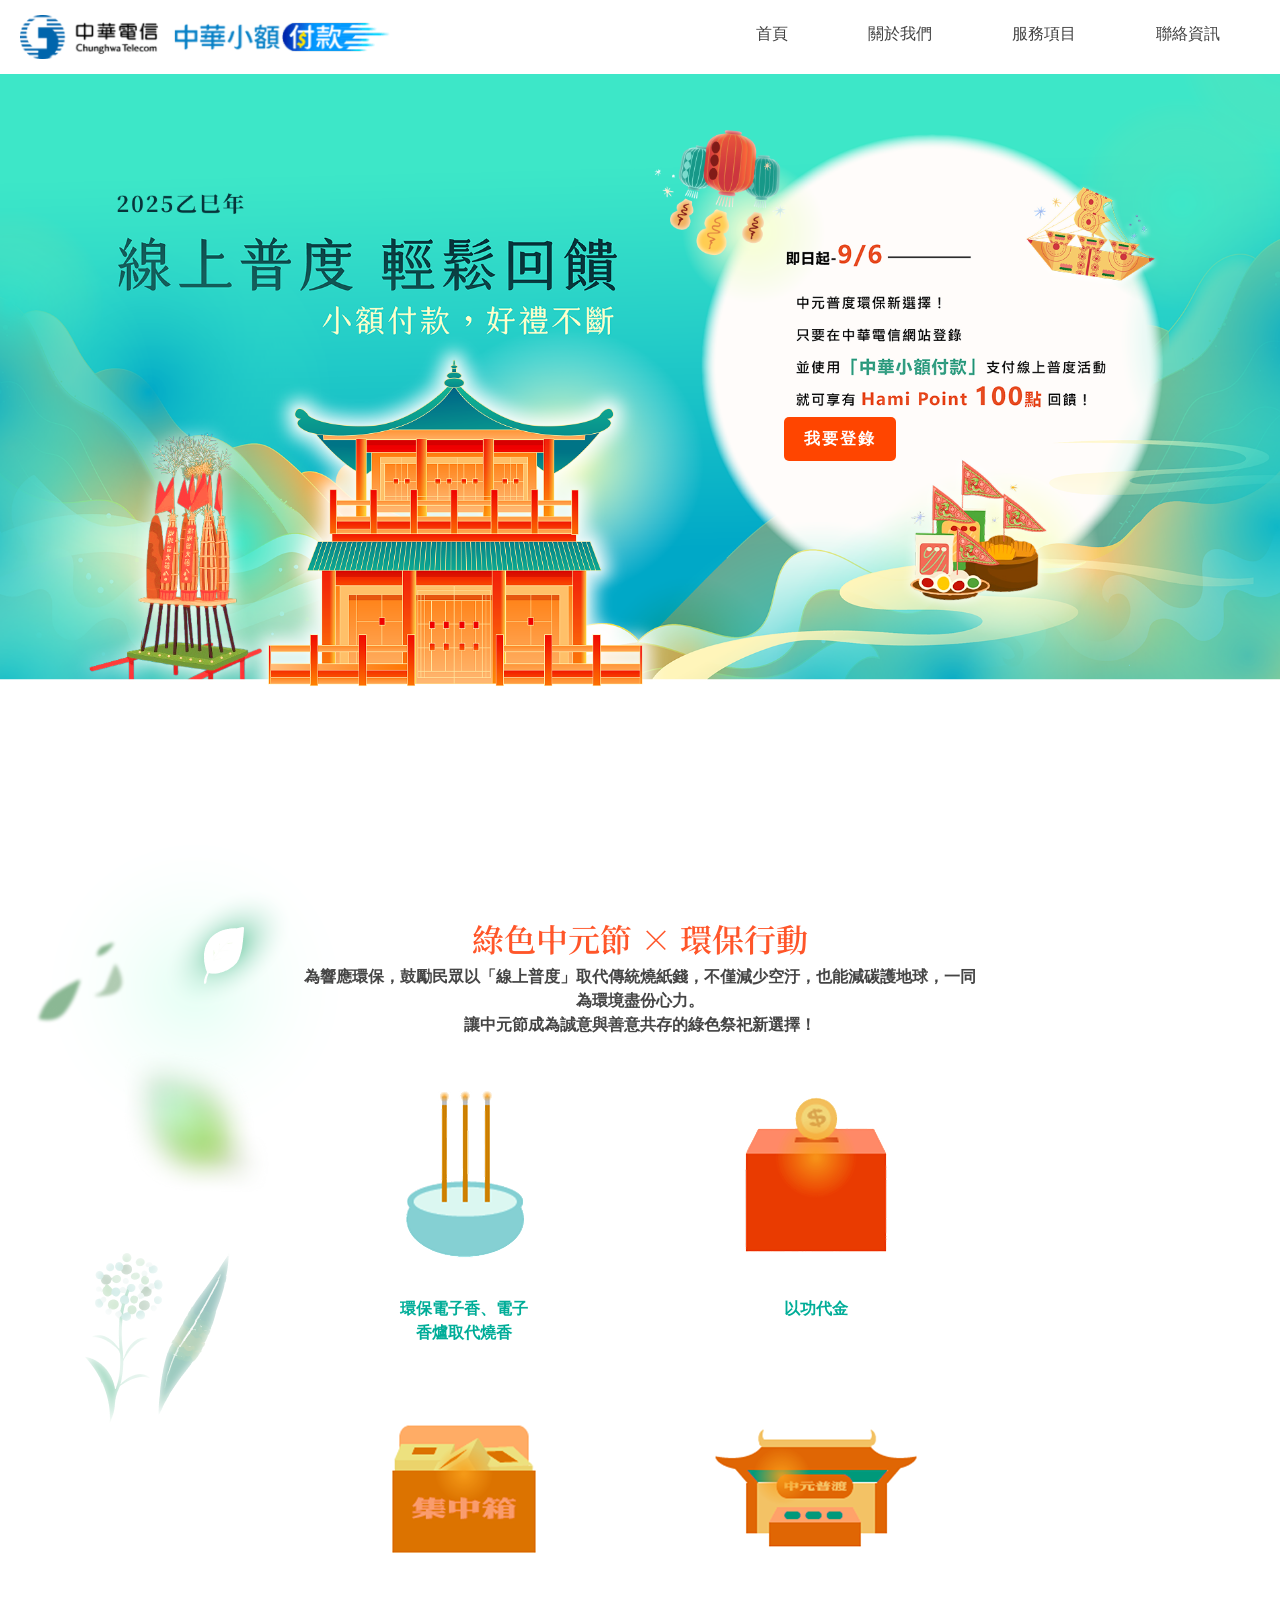
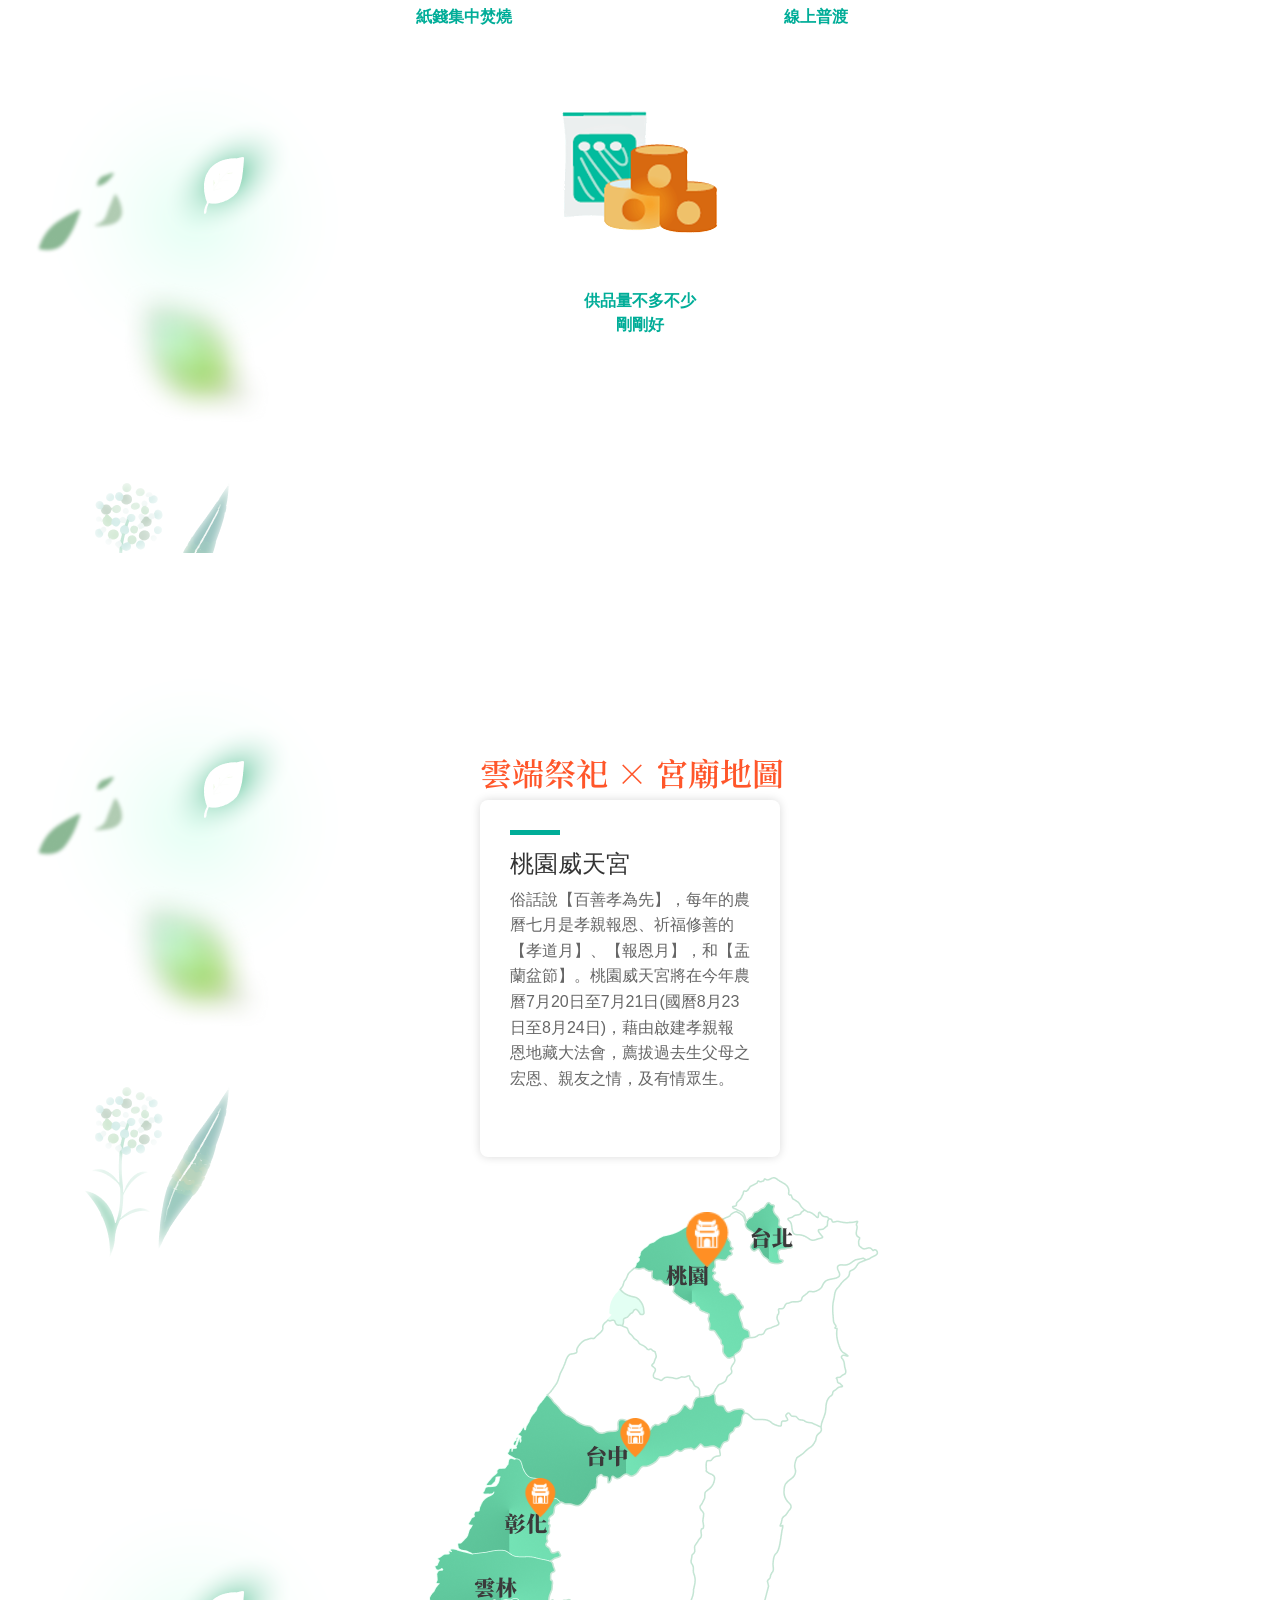
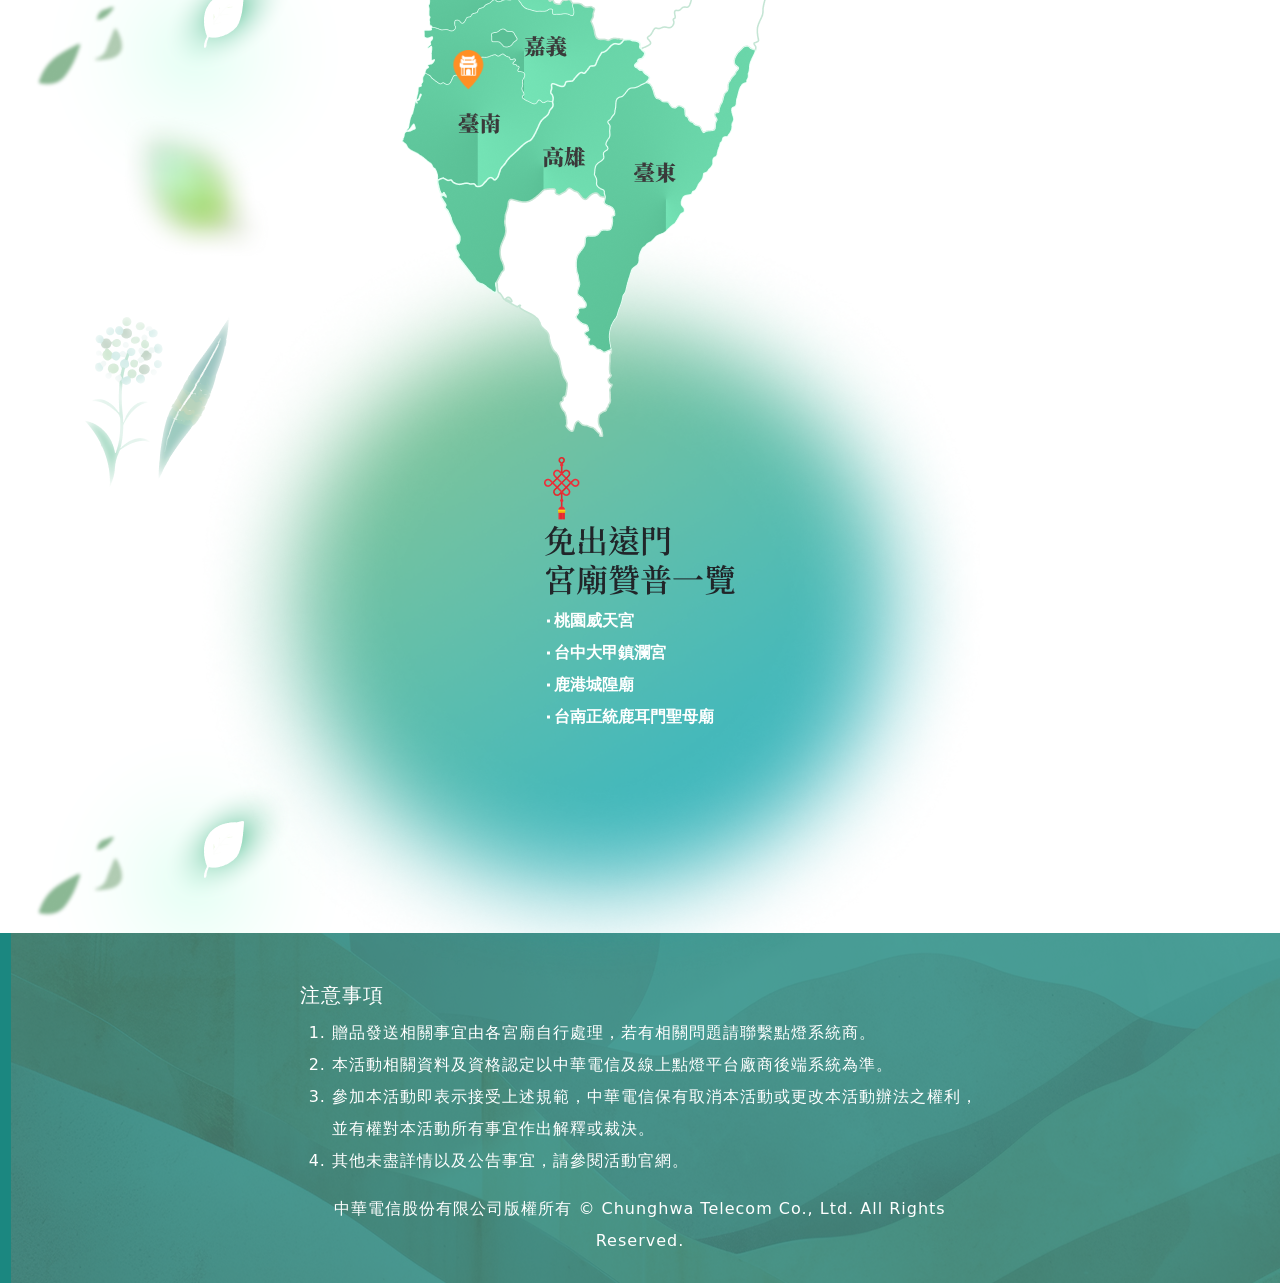
==== 練習線上普渡html/練習線上普渡.html @ cae2788a "Add files via upload" ====
<!DOCTYPE html>
<html lang="en">
<head>
    <meta charset="UTF-8">
    <meta name="viewport" content="width=device-width, initial-scale=1.0">
    <link href="https://cdn.jsdelivr.net/npm/bootstrap@5.3.0/dist/css/bootstrap.min.css" rel="stylesheet">
    <link rel="preconnect" href="https://fonts.googleapis.com">
<link rel="preconnect" href="https://fonts.gstatic.com" crossorigin>
<link href="https://fonts.googleapis.com/css2?family=Kiwi+Maru&family=Noto+Serif+TC:wght@700&display=swap" rel="stylesheet">
    <title>Document</title>
    <style>
/* 修正後的 CSS：將 <uniquifier> 替換為實際名稱 */
        
        .noto-serif-tc{
        font-family: "Noto Serif TC", serif;
        font-optical-sizing: auto;
        font-weight: 600;
        font-style: normal;
    }

        .kiwi-maru-regular {
            font-family: "Kiwi Maru", serif;
            font-weight: 400;
            font-style: normal;
        }
    body {
    margin: 0;
    padding: 0;
    }
    body ul, body ol {
    margin-top:10px;
    }
    .navbar{
        display:flex;
        justify-content:space-between;
        align-items: center;
        padding:12px 20px;
    }
    .hamburger{
        display:none;
    }
    .navbar .bar{
        display:block;
        width:25px;
        height:2px;
        background-color:#aaa;
        margin:5px auto;
    }

    
    .navbar .nav-links{
        display:flex;
        justify-content: center;
        align-items:center;
    }
    .navbar .nav-links li{
        padding:0 40px;
        list-style:none;
        

    }
    .navbar .nav-links li a{
        text-decoration:none;
        color:#414141;
        transition:.3s;
    }
    .navbar .nav-links li a:hover{
        color:#05bbbb;
    }
    /* === 漢堡排變成叉叉 (X) 的動畫 === */
/* 第一條線：往下位移並旋轉 45 度 */
.hamburger.active .bar:nth-child(1) {
    transform: translateY(8px) rotate(45deg);
}

/* 第二條線：透明度歸零 (隱藏) */
.hamburger.active .bar:nth-child(2) {
    opacity: 0; 
}

/* 第三條線：往上位移並反向旋轉 45 度 */
.hamburger.active .bar:nth-child(3) {
    transform: translateY(-6px) rotate(-45deg);
}




    .banner{
        position:relative;
    }
    .banner .logo{
        position:absolute;
        top:10px;
        left:10px;
        width:300px;
            transition: all 0.2s ease-in;
    } 
    .banner button {
    position: absolute;
    bottom:35%;
    right: 30%;
    /* 1. 這裡改成設定 background (包含漸變)，並把寬度撐到 200% */
    background: linear-gradient(to right, #FF4500 50%, #ffba39 100%);
    background-size: 200% 100%;
    background-position: left bottom; /* 平常只看左邊 50% (純橘色) */
    
    color: #fff;
    border: none;
    padding: 10px 20px;
    font-weight: 600;
    letter-spacing: 2px;
    border-radius: 5px;
    
    /* 2. 這裡 transition 監控背景位置的移動 */
    transition: background-position 0.3s ease, transform 0.3s ease-in;
}

.banner button:hover {
    /* 3. 滑鼠移上去時，把背景往左拉，漸變色就「滑」進來了，這是有秒數的！ */
    background-position: right bottom;
}
    .container-one{
        padding:200px 300px;
        background-image:url(link/bk-1.png);
        
    }
    .container-two{
        padding:200px 300px;
        background-image:url(link/bk-1.png);
        z-index: -3; 
        
    }
    .container-two .txt h2{
        color:#FF562A;
    }
    .container-one .txt{
        text-align:center;
    }
    .container-one .txt p{
        font-weight:600;
        text-align:center;
        color:#454545;
    }
    .container-one .row a{
        color:#00AD98;
        font-weight:900;
        text-decoration:none;
        
    }
    .container-one .txt h2{
        color:#FF562A;
    }
    .container-one .row  img{
        margin:10px 0;
        border-radius:10px;
        transition:0.3s;
    }
    .container-one .row  img:hover{
        box-shadow:0px 0px 10px rgba(141, 141, 141, 0.5);
    }
    
    .container-two #display-area{
        position: relative;
        background: #ffffff;
        border:#fff;
        box-shadow:0 0 10px #dadada;
        padding:50px 30px;
    }
    .container-two #display-area:before{
        content:'';
        position: absolute;
        background:url('link/Group\ 301.png')no-repeat center/cover;
        width:200px;
        height:200px;
        bottom:-200px;

    }

    .container-two #display-area h2{
        position:relative;
        font-size:24px;
        
    }
    .container-two #display-area h2:after{
        position:absolute;
        content:'';
        left:0;
        right:0;
        width:50px;
        height:5px;
        top:-20px;
        background-color:#00AD98;
    }
    .container-two .map  .map-icon{
        display:inline-block;
        width:40px;
        height:40px;
        transition:0.3s ease;
    }
    .container-two .map .map-icon:hover,
    .container-two .map .map-icon:focus {
    transform: scale(1.4);
    z-index: 10; /* 建議加上，確保放大時不會被旁邊的圖標蓋住 */
}
    .container-two .flex-col-1{
        z-index: 10;
    }
    .container-two .flex-col-3{
        position:relative;
        z-index:1;
        
        
    }

    

    .container-two .flex-col-3:after{
        position:absolute;
        content:'';
        bottom: -20vw;
        right: -20vw;
        background: url(link/Ellipse\ 17.png) no-repeat bottom right/ contain;
        width:800px;
        height: 800px;
        z-index: -100;
        pointer-events: none;
    }
    .container-two .flex-col-3 li{
        position:relative;
        text-decoration:none;
        line-height:2;
        list-style:none;
        padding-left:10px;
    }
    .container-two .flex-col-3 li:focus  .map .map-icon{
    transform: scale(1.4);
    }
    .container-two .flex-col-3 li:after{
        content:'';
        position:absolute;
        height:100%;
        background-color:#444;
        
        left:0;
        z-index: -1;
        width:0;
        transition: 0.3s;
    }
    .container-two .flex-col-3 li:hover:after{
        width:100%;
    }
    .container-two .flex-col-3 li:focus .map .map-icon{
transform: scale(1.4);

    }
    .container-two .flex-col-3 li:before{
        content:'';
        position:absolute;
        width:3px;
        height:3px;
        background-color:#fff;
        left:3px;
        transform:translateY(-50%);
        top:50%;
        z-index: 1;
    }
    
    .container-two .flex-col-3 li a{
        text-decoration:none;
        color:#ffffff;
        font-weight:600;
    }
    /* .container-two .flex-col-3::before{
    content: '';
    position: absolute;
    top: -5vw;
    right: -20vw;
    background: url(link/Ellipse\ 17.png) no-repeat bottom right / contain;
    width: 800px;
    height: 800px;
    z-index: -2;    
    } */
    /* 1. 地圖容器設置 */
.map {
    position: relative;
    width: 100%;       /* 寬度隨螢幕自動調整 */
    
    z-index: 3;
}

/* 2. 地圖圖片設置 */
.map img {
    width: 100%;       /* 圖片永遠填滿父容器 */
    height: auto;      /* 高度自動按比例縮放 */
    display: block;
    
}

/* 3. 圖標設置 (統一類別) */
.map-icon {
    position: absolute;
    width: 8%;         /* 使用百分比設定大小，讓圖標隨地圖縮小 */
    padding-top: 8%;   /* 保持正方形比例 (padding-top 是基於寬度計算的) */
    background-size: contain;
    background-repeat: no-repeat;
    cursor: pointer;
}

.map-flex {
    display: flex;             /* 關鍵：開啟 Flex 佈局 */
    flex-wrap: wrap;           /* 關鍵：空間不足時自動換行 */
    gap: 20px;                 /* 區塊之間的間隔 */
    align-items: flex-start;   /* 垂直對齊頂部 */
    justify-content: center;
}
.container-three{
    padding: 50px 300px 10px 300px;
    background: url('link/Group 302.png');
    color:#fff;
    line-height:2;
    letter-spacing:1px;
    
}

/* 讓圖標有平滑的縮放動畫 */
.map .map-icon {
    transition: transform 0.3s ease;
    z-index: 1; /* 預設層級 */
}

/* 滑鼠經過圖標時也會放大 (保留互動感) */
.map .map-icon:hover {
    transform: scale(1.4);
    z-index: 2;
}

/* 點擊後「固定」放大的專屬樣式 */
.map .map-icon.active {
    transform: scale(1.4);
    z-index: 10; /* 確保放大的圖標疊在最上層，不會被其他圖標蓋住 */
}
@media (max-width: 480px){

}
@media (max-width: 768px){
    .navbar .logo{
        width: 250px;
    }
    .banner button{
        font-size: 10px;
        padding: 5px 10px;
    }
    .container-two .flex-col-3:after{
        bottom: -40vw;
        right: -20vw;
    }
    .hamburger{
        display: block;
    }
    
    /* 確保 navbar 允許內容換行，這樣 100% 寬度的選單才能掉到下一行 */
    .navbar{
        flex-wrap: wrap; 
        /* 原本的 position: relative; 在這裡就不需要了，可以刪除 */
    }

    .navbar .nav-links{
        display: none;
        flex-direction: column;
        width: 100%;
        background-color: #ffffff;
        
    }
    
    .nav-links.active {
        display: flex;
    }
}

    

    @media (min-width:1200px){
        .banner button{
            bottom:40%;
        }
        
    }
    @media (max-width:1200px){
.container-one{
        padding:200px 100px;}
        .container-two{
        padding:200px 100px;}
        .container-three{
    padding: 20px 40px;
    z-index: 10;

    }
}
    @media (max-width:1419px){
        .container-two #display-area:before{
            display:none;
        }
    }
    


    </style>
</head>
<body>
    <nav class="navbar">

        <div class="logo">
            <a href="#" class="logo"><img src="link/logo.png" style="width:90%; height:100%; object-fit:cover; max-width: 100%;"></a>
        </div>

        <div class="hamburger" id="hamburger">
            <span class="bar"></span>
            <span class="bar"></span>
            <span class="bar"></span>
        </div>

        <ul class="nav-links" id="nav-links">
            <li><a href="#">首頁</a></li>
            <li><a href="#">關於我們</a></li>
            <li><a href="#">服務項目</a></li>
            <li><a href="#">聯絡資訊</a></li>

        </ul>
    </nav>

    <div class="banner" style="padding:0; margin:0;">
        
            <img src="link/bn.png" class="img-fluid" style=" object-fit:cover;">
            
            <a href="#" class="button"><button>我要登錄</button></a>
    </div>
    
    <div class="container-one">
        <div class="col-sm-12">
        <div class="txt">
            <h2 class="noto-serif-tc">綠色中元節 × 環保行動</h2>
            <p >為響應環保，鼓勵民眾以「線上普度」取代傳統燒紙錢，不僅減少空汙，也能減碳護地球，一同為環境盡份心力。<br>
讓中元節成為誠意與善意共存的綠色祭祀新選擇！
</p>
        </div>
            <div class="row text-center">
            <div class="col">
            <img src="link/step01 (1) (1).png">
            <p><a href="">環保電子香、電子 <br> 香爐取代燒香</a></p>
            </div>
            <div class="col">
            <img src="link/step02 (1) (1).png">
            <p><a href="">以功代金</a></p>
            </div>
            <div class="col">
            <img src="link/step04 (1) (1).png">
            <p><a href="">紙錢集中焚燒</a></p>
            </div>
            <div class="col">
            <img src="link/step05 (1) (1).png">
            <p><a href="">線上普渡</a></p>
            </div>
            <div class="col">
            <img src="link/step03 (1) (1).png">
            <p><a href="">供品量不多不少<br>剛剛好</a></p>
            </div>
            </div>
        </div>
    </div>


    <div class="container-two">
        <div class="row">
            <div class="map-flex">
        <div class="col-md-6 flex-col-1 col-lg-auto">
            
            <div class="txt">
                
                <h2 class="noto-serif-tc">雲端祭祀 × 宮廟地圖</h2>
            </div>

            <div class="main-box" style="display: flex; font-family: sans-serif;">
    <div id="display-area" style="width: 300px;   margin-right: 20px; border-radius: 8px;">
        <h2 id="title" style="margin-top: 0; color: #333;">請點擊圖標</h2>
        <p id="desc" style="line-height: 1.6; color: #666;">內容將顯示於此</p>
    </div>



    </div>
    </div>
    <div class=" col-md-6  flex-col-2 col-lg-auto">
    <div class="map" style="position: relative; width: 100%; ">
    <img src="link/map.png" alt="台灣地圖">
    
    <div id="temple01" class="map-icon show"  tabindex="0"
        onclick="changeContent('桃園威天宮', '俗話說【百善孝為先】，每年的農曆七月是孝親報恩、祈福修善的【孝道月】、【報恩月】，和【盂蘭盆節】。桃園威天宮將在今年農曆7月20日至7月21日(國曆8月23日至8月24日)，藉由啟建孝親報恩地藏大法會，薦拔過去生父母之宏恩、親友之情，及有情眾生。')" 
        style="top: 5%; left: 60%; background-image: url('link/LOCATION.png');">
    </div>

    <div id="temple02" class="map-icon"  tabindex="0"
        onclick="changeContent('台中大甲鎮瀾宮', '贊普是贊助供養六道眾生齋食及法食的意思，不僅能施食供養，最主要是召請鬼道眾生來受法食，仗神佛的慈悲願力，讓一切餓鬼，皆能得度，成就無上功德。')" 
        style="top: 28%; left: 45%; background-image: url('link/LOCATION.png');">
    </div>

    <div id="temple03" class="map-icon"  tabindex="0"
        onclick="changeContent('鹿港城隍廟', '城隍普渡法會，城隍爺神澤浩蕩，恩沾黎庶，庇佑諸位善信四時無災、八節呈祥、國泰民安、風調雨順、合境安康、萬事迪吉，普品由本廟代為賑濟低收入戶。')" 
        style="top: 35%; left: 25%; background-image: url('link/LOCATION.png');">
    </div>

    <div id="temple04" class="map-icon"  tabindex="0"
        onclick="changeContent('台南正統鹿耳門聖母廟', '隨著工商業社會 日漸繁忙，許多人無暇準備普渡供品,有心參與 卻無法親身祭祀，將可以為您代為準備金紙供品,代您執行慶讚中元的祈福儀式，再把您的心意捐贈給弱勢團體，捐獻功德金1000元即可參與佈施植福可以成為「功德主」由廟方統一操辦普渡祭祀')" 
        style="top: 55%; left: 10%; background-image: url('link/LOCATION.png');">
    </div>

</div>
</div>

<div class="flex-col flex-col-3 col-lg-auto">
    
    <h2 class="noto-serif-tc"><img src="link/Group 299.png"><br>免出遠門<br>宮廟贊普一覽</h2>
    <li class="temple01 "><a href="#" data-text="temple01">桃園威天宮</a></li>
    <li class="temple02 "><a href="#" data-text="temple02">台中大甲鎮瀾宮</a></li>
    <li class="temple03 "><a href="#" data-text="temple03">鹿港城隍廟</a></li>
    <li class="temple04 "><a href="#" data-text="temple04">台南正統鹿耳門聖母廟</a></li>
</div>

<script>
document.addEventListener('DOMContentLoaded', function() {
    // === 1. 處理右側文字清單的點擊 ===
    const links = document.querySelectorAll('a[data-text]');
    links.forEach(link => {
        link.addEventListener('click', function(e) {
            e.preventDefault(); // 阻止網頁跳回頂端
            const targetId = this.getAttribute('data-text');
            const targetElement = document.getElementById(targetId);
            
            if (targetElement) {
                targetElement.click(); // 觸發對應圖標的點擊事件
            }
        });
    });

    // === 2. 處理地圖圖標的點擊 (放大固定與切換) ===
    const mapIcons = document.querySelectorAll('.map-icon');
    mapIcons.forEach(icon => {
        icon.addEventListener('click', function() {
            // 先把所有圖標的 active 狀態移除
            mapIcons.forEach(i => i.classList.remove('active'));
            // 把當下被點擊的圖標加上 active 狀態
            this.classList.add('active');
        });
    });

    // === 3. 處理漢堡選單的點擊與叉叉動畫 ===
    const hamburger = document.getElementById('hamburger');
    const navLinks = document.getElementById('nav-links');
    
    if (hamburger && navLinks) {
        hamburger.addEventListener('click', function() {
            // 切換 hamburger 的 active 狀態 (觸發 CSS 變叉叉動畫)
            this.classList.toggle('active');
            // 切換導覽列的顯示/隱藏狀態
            navLinks.classList.toggle('active'); 
        });
    }

    // === 4. 確保 DOM 載入後，預設點擊第一個宮廟 ===
    const firstTemple = document.getElementById('temple01');
    if(firstTemple) {
        firstTemple.click(); 
    }
});

// === 5. 驅動文字內容變換的核心 (放在全域環境供 HTML 的 onclick 呼叫) ===
function changeContent(name, info) {
    const titleElement = document.getElementById('title');
    const descElement = document.getElementById('desc');
    
    if (titleElement && descElement) {
        titleElement.innerText = name;
        descElement.innerText = info;
    }
}
</script>
</div>
        </div>

    </div>

    <div class="container-three">
        <div class="row">
            <div class="col-12">
                <h5>注意事項</h5>
                <ol>
                    <li>贈品發送相關事宜由各宮廟自行處理，若有相關問題請聯繫點燈系統商。</li>
                    <li>本活動相關資料及資格認定以中華電信及線上點燈平台廠商後端系統為準。</li>
                    <li>參加本活動即表示接受上述規範，中華電信保有取消本活動或更改本活動辦法之權利，並有權對本活動所有事宜作出解釋或裁決。</li>
                    <li>其他未盡詳情以及公告事宜，請參閱活動官網。</li>
                </ol>
                <p class="text-center copyright">中華電信股份有限公司版權所有 © Chunghwa Telecom Co., Ltd. All Rights Reserved.</p>
            </div>
        </div>
    </div>

    
</body>
</html>
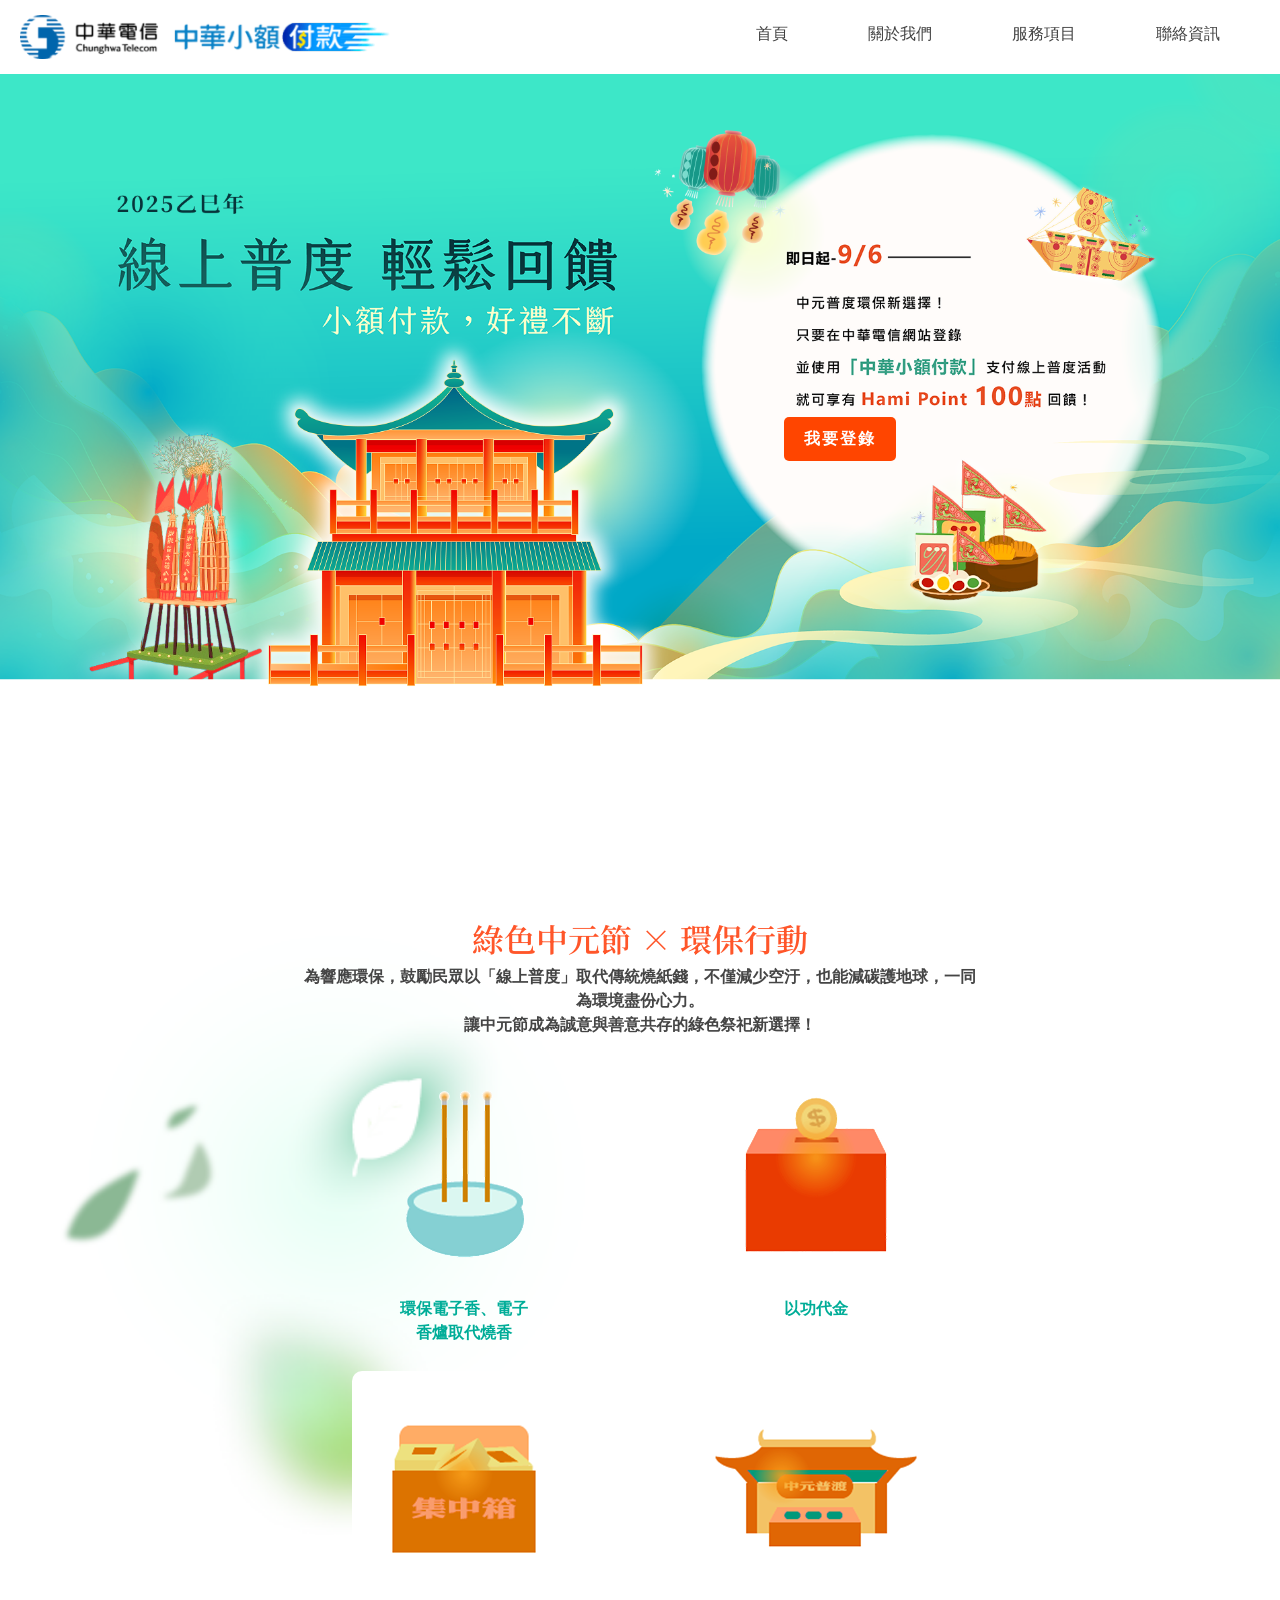
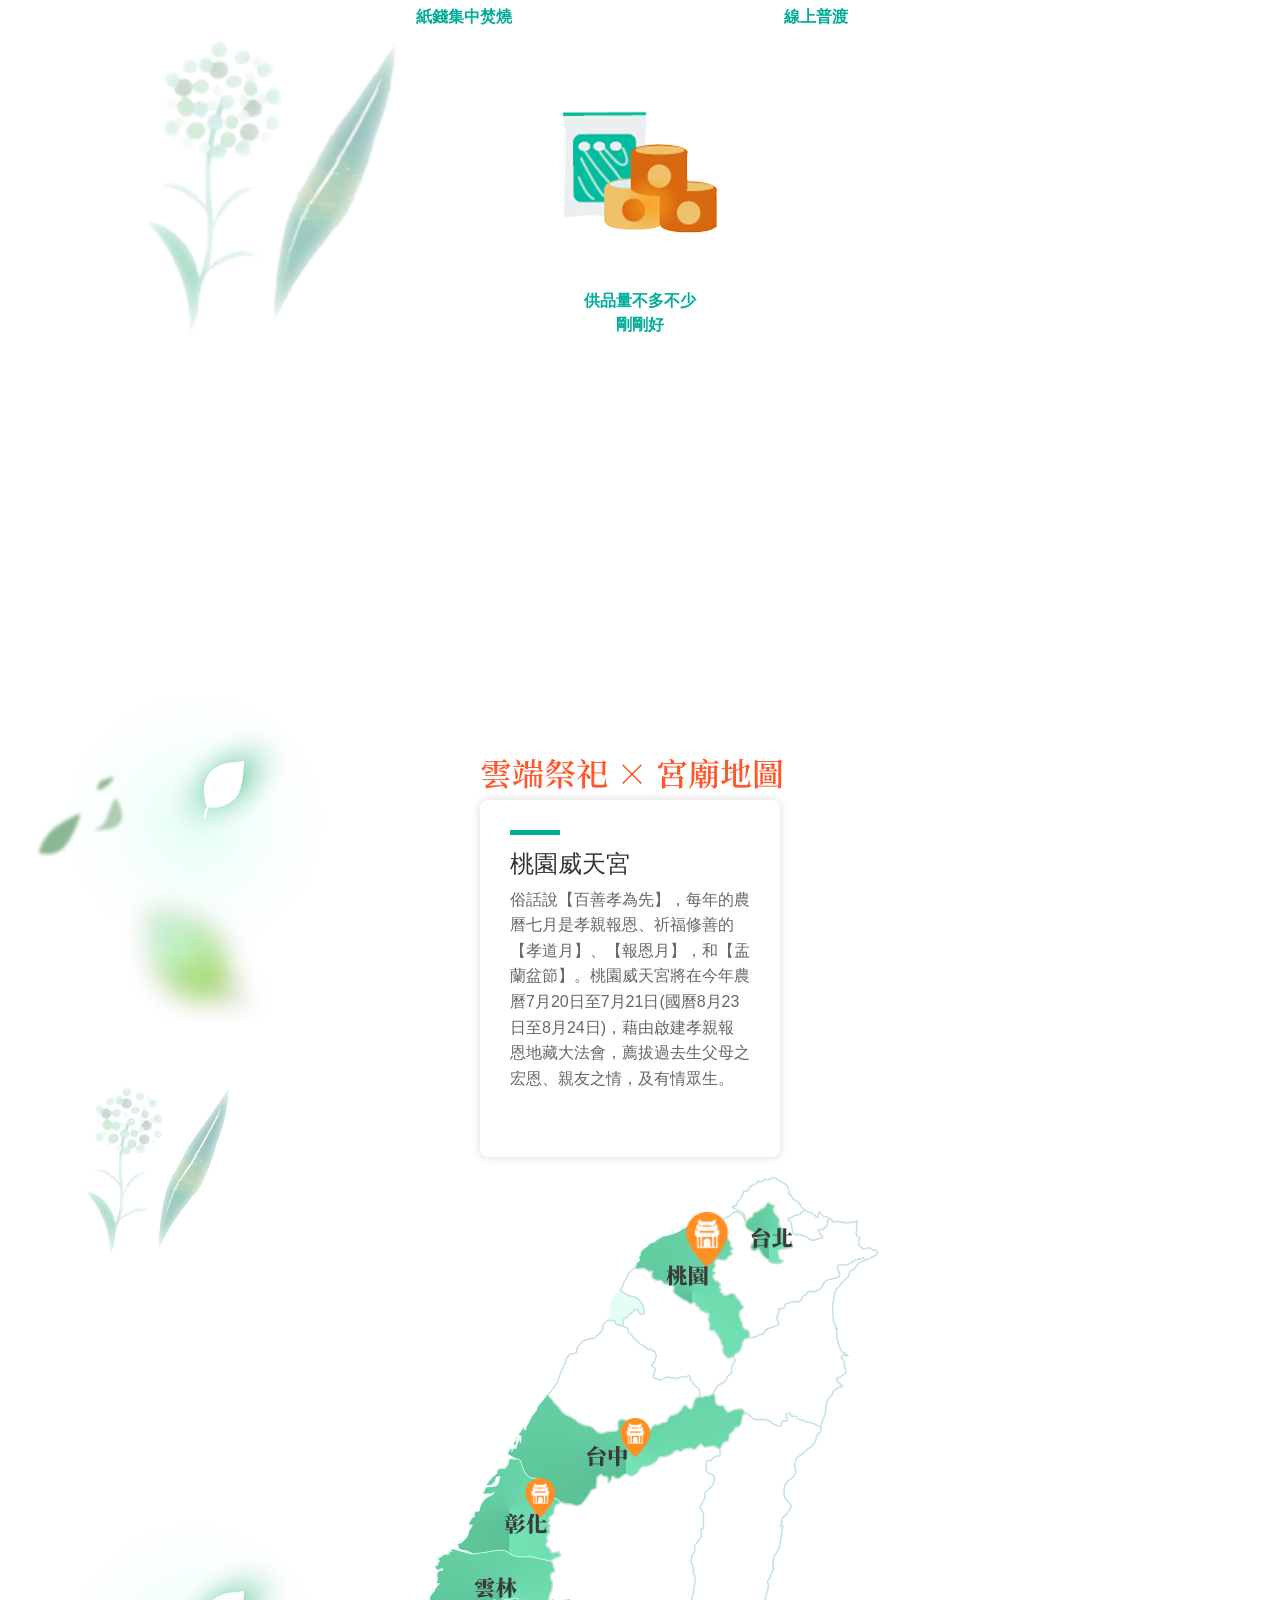
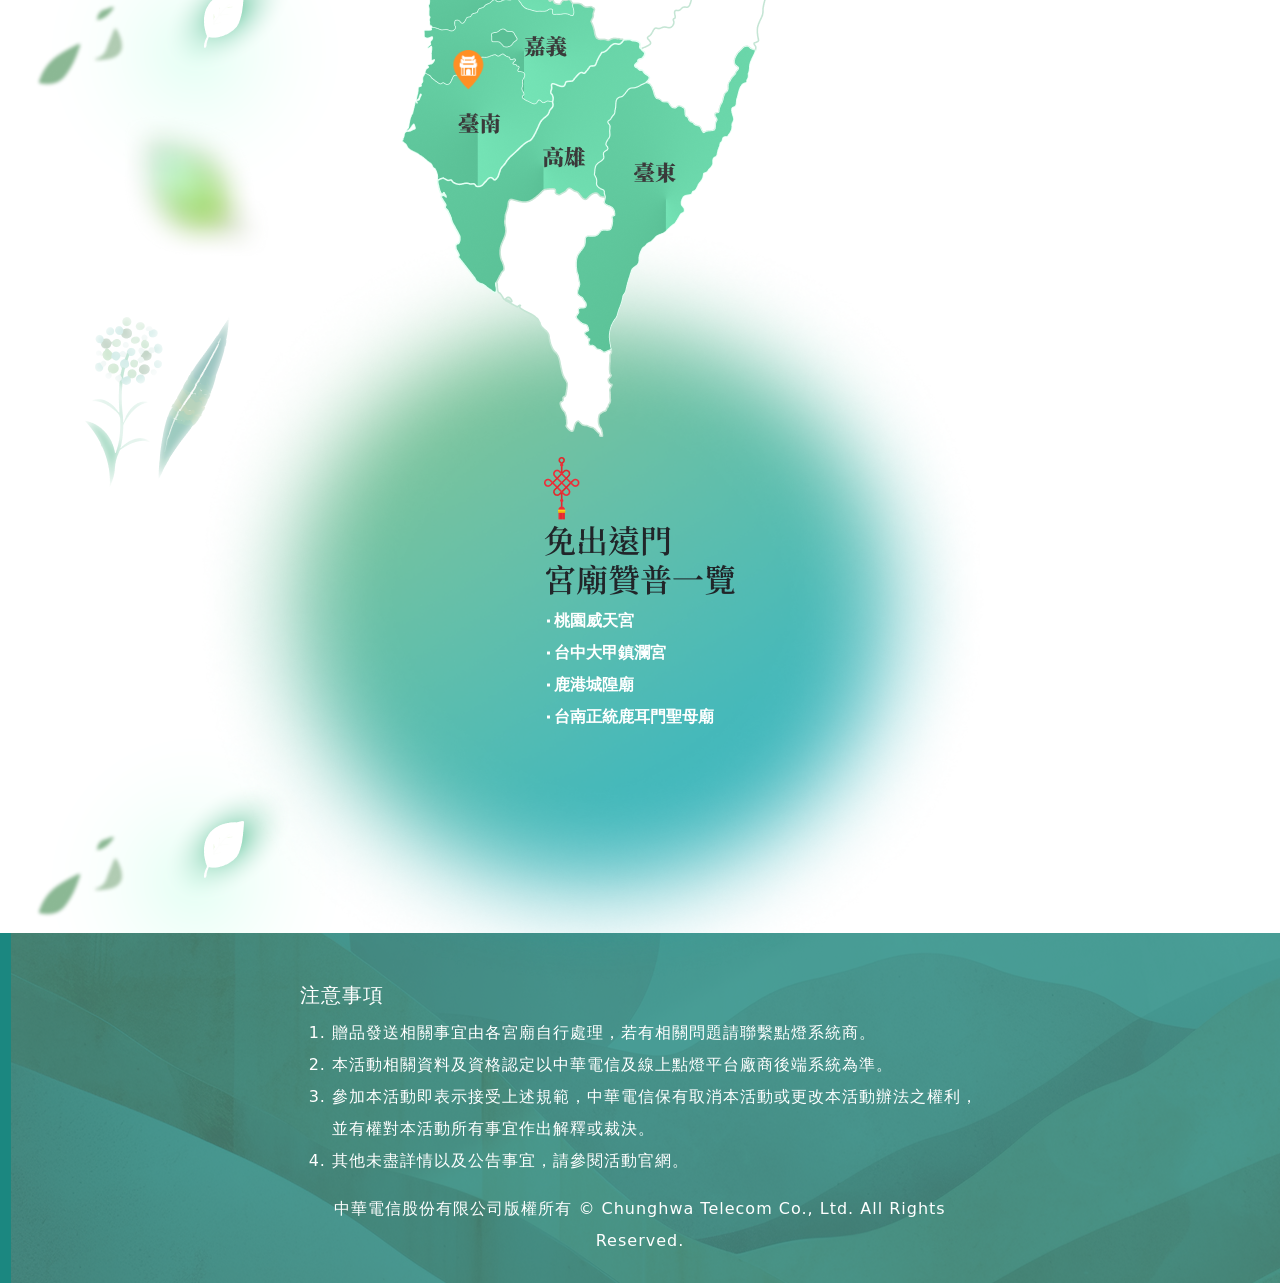
==== commit cb5f8218: "Add files via upload" ====
--- a/練習線上普渡html/練習線上普渡.html
+++ b/練習線上普渡html/練習線上普渡.html
@@ -30,6 +30,19 @@
     body ul, body ol {
     margin-top:10px;
     }
+    h2 {
+  opacity: 0;
+  transform: translateY(30px);
+  transition: opacity 1s ease-out, transform 1s ease-out;
+}
+
+/* 當滑到位置時，JS 會幫 h2 加上這個 class */
+h2.appear {
+  opacity: 1;
+  transform: translateY(0);
+}
+
+    
     .navbar{
         display:flex;
         justify-content:space-between;
@@ -104,7 +117,6 @@
     background: linear-gradient(to right, #FF4500 50%, #ffba39 100%);
     background-size: 200% 100%;
     background-position: left bottom; /* 平常只看左邊 50% (純橘色) */
-    
     color: #fff;
     border: none;
     padding: 10px 20px;
@@ -114,6 +126,22 @@
     
     /* 2. 這裡 transition 監控背景位置的移動 */
     transition: background-position 0.3s ease, transform 0.3s ease-in;
+    animation:pulseScale 1.5s ease-in-out infinite;
+}
+
+@keyframes pulseScale {
+  0% {
+    transform: scale(1); /* 原大小 */
+    box-shadow: 0 0 0 0 rgb(255, 228, 140); /* 初始光暈 */
+  }
+  70% {
+    transform: scale(1.05); /* 放大 1.05 倍 */
+    box-shadow: 0 0 0 10px rgba(59, 130, 246, 0); /* 光暈擴散並變透明 */
+  }
+  100% {
+    transform: scale(1); /* 回到原大小 */
+    box-shadow: 0 0 0 0 rgba(59, 130, 246, 0); /* 光暈消失 */
+  }
 }
 
 .banner button:hover {
@@ -122,15 +150,33 @@
 }
     .container-one{
         padding:200px 300px;
+        background-size: cover;
         background-image:url(link/bk-1.png);
-        
-    }
+        animation: kenBurns 10s ease-in-out infinite alternate; /* alternate 讓它放大後會縮小回來 */
+
+    }
+    @keyframes kenBurns {
+  0% {
+    background-size: 1920px auto;
+    background-position:left center;
+  }
+  100% {
+    background-size: 2208px auto;
+    background-position: top left; /* 稍微往左上角偏，增加動態感 */
+  }
+}
+
     .container-two{
         padding:200px 300px;
         background-image:url(link/bk-1.png);
         z-index: -3; 
-        
-    }
+        animation: bgScroll 15s ease-in-out infinite alternate; /* alternate 讓它放大後會縮小回來 */
+    }
+   @keyframes bgScroll {
+  from { background-position: 0 0; }
+  to { background-position: -1000px 0; } /* 往左拉動，數值需配合圖片寬度 */
+}
+    
     .container-two .txt h2{
         color:#FF562A;
     }
@@ -158,6 +204,21 @@
     }
     .container-one .row  img:hover{
         box-shadow:0px 0px 10px rgba(141, 141, 141, 0.5);
+    }
+    .container-one .row img{
+        animation:floating 3s ease-in-out infinite;
+    }
+
+    @keyframes floating{
+        0%{
+            transform:translateY(0px);
+        }
+        50%{
+            transform:translateY(-10px);
+        }
+        100%{
+            transform:translateY(0px);
+        }
     }
     
     .container-two #display-area{
@@ -340,47 +401,8 @@
     transform: scale(1.4);
     z-index: 10; /* 確保放大的圖標疊在最上層，不會被其他圖標蓋住 */
 }
-@media (max-width: 480px){
-
-}
-@media (max-width: 768px){
-    .navbar .logo{
-        width: 250px;
-    }
-    .banner button{
-        font-size: 10px;
-        padding: 5px 10px;
-    }
-    .container-two .flex-col-3:after{
-        bottom: -40vw;
-        right: -20vw;
-    }
-    .hamburger{
-        display: block;
-    }
-    
-    /* 確保 navbar 允許內容換行，這樣 100% 寬度的選單才能掉到下一行 */
-    .navbar{
-        flex-wrap: wrap; 
-        /* 原本的 position: relative; 在這裡就不需要了，可以刪除 */
-    }
-
-    .navbar .nav-links{
-        display: none;
-        flex-direction: column;
-        width: 100%;
-        background-color: #ffffff;
-        
-    }
-    
-    .nav-links.active {
-        display: flex;
-    }
-}
-
-    
-
-    @media (min-width:1200px){
+
+@media (min-width:1200px){
         .banner button{
             bottom:40%;
         }
@@ -397,6 +419,55 @@
 
     }
 }
+@media (max-width: 480px){
+.banner button {
+    position: absolute;
+    bottom: 30%;}
+}
+@media (max-width: 768px){
+
+    .navbar .logo{
+        width: 250px;
+    }
+    .banner button{
+        font-size: 10px;
+        padding: 5px 10px;
+    }
+    .container-two .flex-col-3:after{
+        bottom: -40vw;
+        right: -20vw;
+    }
+    .hamburger{
+        display: block;
+    }
+    
+    /* 確保 navbar 允許內容換行，這樣 100% 寬度的選單才能掉到下一行 */
+    .navbar{
+        flex-wrap: wrap; 
+        /* 原本的 position: relative; 在這裡就不需要了，可以刪除 */
+    }
+
+    .navbar .nav-links{
+        display: none;
+        flex-direction: column;
+        width: 100%;
+        background-color: #ffffff;
+        
+    }
+    
+    .nav-links.active {
+        display: flex;
+    }
+    .container-one {
+        padding: 100px 50px;
+    }
+
+      }
+
+
+    
+
+    
     @media (max-width:1419px){
         .container-two #display-area:before{
             display:none;
@@ -583,6 +654,24 @@
         descElement.innerText = info;
     }
 }
+
+
+// 1. 直接抓取網頁上所有的 <h2> 標籤
+const allH2 = document.querySelectorAll('h2');
+
+const scrollObserver = new IntersectionObserver((entries, observer) => {
+  entries.forEach(entry => {
+    if (entry.isIntersecting) {
+      entry.target.classList.add('appear'); // 加上剛剛設定的 .appear
+      observer.unobserve(entry.target);     // 讓動畫只跑一次
+    }
+  });
+}, {
+  threshold: 0.15 // 標題露出 15% 的時候觸發
+});
+
+// 2. 讓監視器開始通通監控
+allH2.forEach(h2 => scrollObserver.observe(h2));
 </script>
 </div>
         </div>
